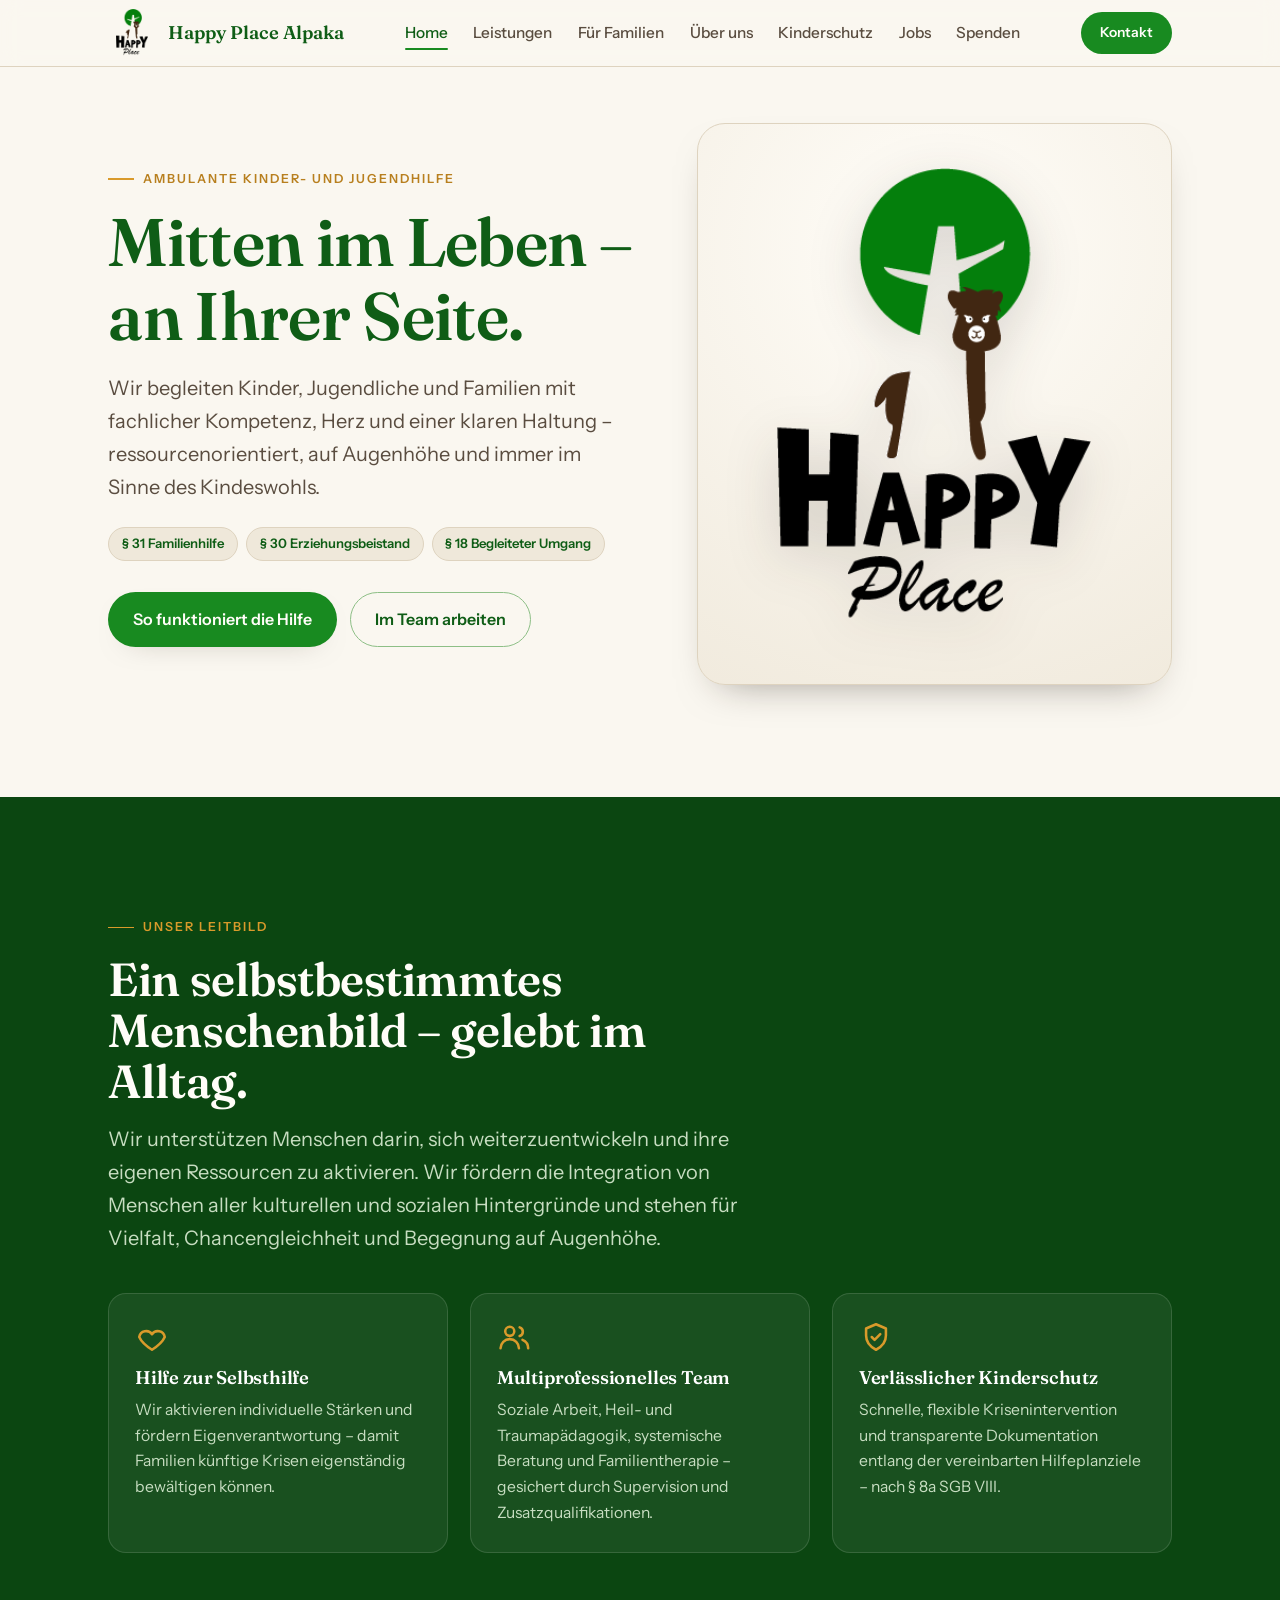
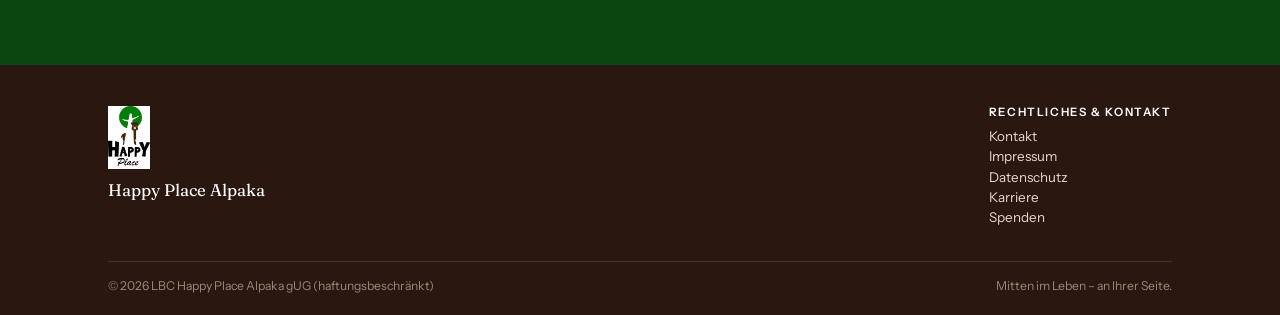
==== index.html @ c0c58ac3 "final version" ====
<!DOCTYPE html>
<html lang="de">
<head>
<meta charset="UTF-8" />
<meta name="viewport" content="width=device-width, initial-scale=1.0" />
<title>LBC Happy Place Alpaka gUG – Ambulante Kinder- und Jugendhilfe</title>
<meta name="description" content="Ambulanter Träger der Kinder- und Jugendhilfe: Sozialpädagogische Familienhilfe, Erziehungsbeistand und Begleiteter Umgang - ressourcenorientiert, auf Augenhöhe." />
<link rel="canonical" href="https://www.lbc-happy-place.de/index.html" />
<link rel="icon" type="image/png" href="images/logo.png">
<link rel="preconnect" href="https://fonts.googleapis.com">
<link rel="preconnect" href="https://fonts.gstatic.com" crossorigin>
<link href="https://fonts.googleapis.com/css2?family=Fraunces:opsz,wght@9..144,400;9..144,500;9..144,600;9..144,700&family=Instrument+Sans:wght@400;500;600&display=swap" rel="stylesheet">
<link rel="stylesheet" href="css/style.css">
</head>
<body>

<header>
  <div class="wrap nav">
    <a href="index.html" class="brand" aria-label="LBC Happy Place Alpaka">
      <img class="mark" src="images/logo.png" alt="Logo LBC Happy Place Alpaka">
      <span class="name">Happy Place Alpaka</span>
    </a>
    <nav class="nav-links" id="navlinks">
      <a href="index.html">Home</a>
      <a href="services.html">Leistungen</a>
      <a href="families.html">Für Familien</a>
      <a href="about.html">Über uns</a>
      <a href="child-protection.html">Kinderschutz</a>
      <a href="jobs.html">Jobs</a>
      <a href="donate.html">Spenden</a>
    </nav>
    <div class="nav-cta">
      <a href="contact.html" class="btn btn-primary btn-sm">Kontakt </a>
      <button class="menu-btn" id="menuBtn" aria-label="Menü öffnen" aria-expanded="false"><span></span><span></span><span></span></button>
    </div>
  </div>
</header>

<main id="top">

  <section class="hero section">
    <div class="wrap hero-grid">
      <div class="reveal">
        <span class="eyebrow eyebrow--thin">Ambulante Kinder- und Jugendhilfe</span>
        <h1>Mitten im Leben &ndash; an Ihrer Seite.</h1>
        <p class="lead" style="margin-top:1.2rem;">Wir begleiten Kinder, Jugendliche und Familien mit fachlicher Kompetenz, Herz und einer klaren Haltung &ndash; ressourcenorientiert, auf Augenhöhe und immer im Sinne des Kindeswohls.</p>
        <div class="tags">
          <span class="tag">&sect; 31 Familienhilfe</span>
          <span class="tag">&sect; 30 Erziehungsbeistand</span>
          <span class="tag">&sect; 18 Begleiteter Umgang</span>
        </div>
        <div class="hero-cta">
          <a href="families.html" class="btn btn-primary">So funktioniert die Hilfe</a>
          <a href="jobs.html" class="btn btn-ghost">Im Team arbeiten</a>
        </div>
      </div>
      <div class="hero-scene reveal">
        <div class="logo-panel">
          <img src="images/logo-hero.png" alt="Logo LBC Happy Place Alpaka - Alpaka vor grünem Kreis mit Stern, Schriftzug Happy Place">
        </div>
      </div>
    </div>
  </section>

  <section class="band section">
    <div class="wrap">
      <div class="reveal" style="max-width:640px;">
        <span class="eyebrow" style="color:var(--gold);">Unser Leitbild</span>
        <h2>Ein selbstbestimmtes Menschenbild &ndash; gelebt im Alltag.</h2>
        <p class="lead" style="margin-top:1rem;">Wir unterstützen Menschen darin, sich weiterzuentwickeln und ihre eigenen Ressourcen zu aktivieren. Wir fördern die Integration von Menschen aller kulturellen und sozialen Hintergründe und stehen für Vielfalt, Chancengleichheit und Begegnung auf Augenhöhe.</p>
      </div>
      <div class="values reveal">
        <div class="value">
          <svg class="ico" viewBox="0 0 24 24" fill="none" stroke="currentColor" stroke-width="1.8" stroke-linecap="round" stroke-linejoin="round"><path d="M12 21s-7-4.5-9-9a5 5 0 0 1 9-2 5 5 0 0 1 9 2c-2 4.5-9 9-9 9z"/></svg>
          <h3>Hilfe zur Selbsthilfe</h3>
          <p>Wir aktivieren individuelle Stärken und fördern Eigenverantwortung &ndash; damit Familien künftige Krisen eigenständig bewältigen können.</p>
        </div>
        <div class="value">
          <svg class="ico" viewBox="0 0 24 24" fill="none" stroke="currentColor" stroke-width="1.8" stroke-linecap="round" stroke-linejoin="round"><circle cx="9" cy="8" r="3.2"/><path d="M2.5 20a6.5 6.5 0 0 1 13 0"/><path d="M16 5.2a3.2 3.2 0 0 1 0 6.1M22 20a6.5 6.5 0 0 0-4-6"/></svg>
          <h3>Multiprofessionelles Team</h3>
          <p>Soziale Arbeit, Heil- und Traumapädagogik, systemische Beratung und Familientherapie &ndash; gesichert durch Supervision und Zusatzqualifikationen.</p>
        </div>
        <div class="value">
          <svg class="ico" viewBox="0 0 24 24" fill="none" stroke="currentColor" stroke-width="1.8" stroke-linecap="round" stroke-linejoin="round"><path d="M12 3l7 3v5c0 4.5-3 8-7 10-4-2-7-5.5-7-10V6z"/><path d="M9 12l2 2 4-4"/></svg>
          <h3>Verlässlicher Kinderschutz</h3>
          <p>Schnelle, flexible Krisenintervention und transparente Dokumentation entlang der vereinbarten Hilfeplanziele &ndash; nach &sect; 8a SGB VIII.</p>
        </div>
      </div>
    </div>
  </section>

</main>

<footer>
  <div class="wrap">
    <div class="foot-grid">
      <div class="foot-brand">
        <img src="images/logo-footer.jpg" alt="Logo LBC Happy Place Alpaka">
        <div class="name">Happy Place Alpaka</div>
       
      </div>
     
      <div class="legal-contact">
        <h4>Rechtliches &amp; Kontakt</h4>
        <p>
          <a href="contact.html">Kontakt</a><br>
          <a href="impressum.html">Impressum</a><br>
          <a href="privacy-policy.html">Datenschutz</a><br>
          <a href="jobs.html">Karriere</a><br>
          <a href="donate.html">Spenden</a>
        </p>
      </div>
    </div>

 
    <div class="foot-bottom">
      <span>&copy; <span id="year"></span> LBC Happy Place Alpaka gUG (haftungsbeschränkt)</span>
      <span>Mitten im Leben &ndash; an Ihrer Seite.</span>
    </div>
  </div>
</footer>

<script src="js/main.js" defer></script>
</body>
</html>
---- css/style.css ----
:root{
  --ink:#241a12; --ink-soft:#5a4d40;
  --green:#188a20; --green-deep:#0f5d16; --green-darker:#0b4611; --green-soft:#8dbf86;
  --brown:#3c2417; --brown-deep:#2a1810; --brown-mid:#6e4a34;
  --paper:#faf7f0; --sand:#efe8da; --sand-line:#ded3bf;
  --gold:#d99a2b; --gold-deep:#b87f1e; --white:#fffdf8;
  --radius:18px; --radius-lg:28px;
  --shadow:0 18px 40px -24px rgba(36,26,18,.5);
  --shadow-soft:0 10px 30px -22px rgba(36,26,18,.5);
  --maxw:1140px;
}
*{box-sizing:border-box;}
html{scroll-behavior:smooth;}
body{margin:0;font-family:"Instrument Sans",system-ui,-apple-system,Segoe UI,Roboto,sans-serif;color:var(--ink);background:var(--paper);line-height:1.65;-webkit-font-smoothing:antialiased;}
h1,h2,h3,h4{font-family:"Fraunces",Georgia,serif;font-weight:600;line-height:1.1;color:var(--green-deep);margin:0;letter-spacing:-.01em;}
h1{font-size:clamp(2.5rem,6vw,4.2rem);}
h2{font-size:clamp(1.9rem,4vw,2.9rem);}
h3{font-size:clamp(1.25rem,2.3vw,1.6rem);}
p{margin:0 0 1rem;}
a{color:inherit;}
img,svg{max-width:100%;display:block;}
ul{margin:0;padding:0;list-style:none;}
.wrap{max-width:var(--maxw);margin:0 auto;padding:0 clamp(1.2rem,4vw,2.4rem);}
.eyebrow{display:inline-flex;align-items:center;gap:.55rem;font-size:.78rem;font-weight:600;letter-spacing:.16em;text-transform:uppercase;color:var(--gold-deep);margin-bottom:1rem;}
.eyebrow::before{content:"";width:26px;height:1.5px;background:var(--gold);display:inline-block;}
.section{padding:clamp(4rem,9vw,7rem) 0;}
.lead{font-size:clamp(1.05rem,1.6vw,1.25rem);color:var(--ink-soft);max-width:60ch;}

.btn{display:inline-flex;align-items:center;gap:.5rem;font-weight:600;font-size:1rem;text-decoration:none;cursor:pointer;padding:.85rem 1.5rem;border-radius:999px;border:1.5px solid transparent;transition:transform .18s ease, background .2s ease, color .2s ease;}
.btn-sm{padding:.55rem 1.1rem;font-size:.86rem;}
.btn-primary{background:var(--green);color:var(--white);box-shadow:var(--shadow-soft);}
.btn-primary:hover{background:var(--green-deep);transform:translateY(-2px);}
.btn-ghost{background:transparent;color:var(--green-deep);border-color:var(--green-soft);}
.btn-ghost:hover{background:var(--sand);transform:translateY(-2px);}
.btn-gold{background:var(--gold);color:var(--brown-deep);}
.btn-gold:hover{background:var(--gold-deep);color:var(--white);transform:translateY(-2px);}
a:focus-visible,button:focus-visible,input:focus-visible,textarea:focus-visible{outline:3px solid var(--gold);outline-offset:3px;border-radius:6px;}

header{position:sticky;top:0;z-index:50;background:rgba(250,247,240,.88);backdrop-filter:blur(10px);border-bottom:1px solid var(--sand-line);}
.nav{display:flex;align-items:center;justify-content:space-between;gap:1rem;padding-top:.55rem;padding-bottom:.55rem;}
.brand{display:flex;align-items:center;gap:.7rem;text-decoration:none;}
.brand .mark{width:48px;height:48px;flex:none;object-fit:contain;}
.brand .name{font-family:"Fraunces",serif;font-weight:600;font-size:1.15rem;line-height:1.05;color:var(--green-deep);}
.brand .name small{display:block;font-family:"Instrument Sans",sans-serif;font-weight:500;font-size:.66rem;letter-spacing:.13em;text-transform:uppercase;color:var(--brown-mid);}
.nav-links{display:flex;align-items:center;gap:1.6rem;}
.nav-links a{position:relative;display:inline-block;text-decoration:none;font-weight:500;font-size:.96rem;color:var(--ink-soft);transition:color .18s;}
.nav-links a::after{content:"";position:absolute;left:0;bottom:-5px;width:0;height:2px;background:var(--gold);border-radius:2px;transition:width .25s ease;}
.nav-links a:hover{color:var(--green-deep);}
.nav-links a:hover::after{width:100%;}
.nav-links a.active{color:var(--green-deep);}
.nav-links a.active::after{width:100%;background:var(--green);}
.nav-cta{display:flex;align-items:center;gap:.9rem;}
.menu-btn{display:none;background:none;border:none;cursor:pointer;padding:.4rem;}
.menu-btn span{display:block;width:24px;height:2px;background:var(--green-deep);margin:5px 0;border-radius:2px;transition:.25s;}
@media (max-width:900px){
  .nav {
        padding-left: 1.25rem;
        padding-right: 1.25rem;
    }
  .nav-links{position:fixed;inset:66px 0 auto 0;flex-direction:column;align-items:flex-start;gap:0;background:var(--paper);border-bottom:1px solid var(--sand-line);padding:.5rem 0;transform:translateY(-140%);transition:transform .3s ease;box-shadow:var(--shadow);}
  .nav-links.open{transform:translateY(0);}
  .nav-links a{width:100%;padding:.85rem clamp(1.2rem,4vw,2.4rem);border-top:1px solid var(--sand-line);}
  .menu-btn{display:block;}
  .nav-cta{gap:.5rem;}
}

@media (max-width:480px){
  .brand .name small{display:none;}
  .brand .mark{width:38px;height:38px;}
  .nav-cta{gap:.35rem;}
  .nav-cta .btn-sm{padding:.5rem .8rem;font-size:.78rem;}
}

.hero{position:relative;overflow:hidden;padding-top:clamp(2rem,5vw,3.5rem);}
.hero-grid{display:grid;grid-template-columns:1.05fr .95fr;gap:clamp(2rem,5vw,4rem);align-items:center;}
.hero .tags{display:flex;flex-wrap:wrap;gap:.5rem;margin:1.4rem 0 0;}
.tag{font-size:.82rem;font-weight:600;color:var(--green-deep);background:var(--sand);border:1px solid var(--sand-line);padding:.35rem .8rem;border-radius:999px;}
.hero-cta{display:flex;flex-wrap:wrap;gap:.8rem;margin-top:1.9rem;}
.logo-panel{background:radial-gradient(120% 100% at 50% 22%, var(--white), var(--sand));border:1px solid var(--sand-line);border-radius:var(--radius-lg);padding:clamp(1.6rem,4vw,2.8rem);box-shadow:var(--shadow);display:grid;place-items:center;}
.logo-panel img{width:min(330px,82%);height:auto;filter:drop-shadow(0 14px 26px rgba(36,26,18,.16));}
@media (max-width:820px){
  .hero-grid{grid-template-columns:1fr;}
  .hero-scene{order:-1;max-width:240px;margin:0 auto;}
  .logo-panel{padding:1.1rem;}
  .logo-panel img{width:min(200px,72%);}
}
@media (max-width:480px){
  .hero-scene{max-width:170px;}
  .logo-panel img{width:min(140px,68%);}
}

.band{background:var(--green-darker);color:#e7f1e3;}
.band h2{color:var(--white);}
.band .lead{color:#c7ddc1;}
.values{display:grid;grid-template-columns:repeat(3,1fr);gap:1.4rem;margin-top:2.4rem;}
.values-2{grid-template-columns:repeat(2,1fr);}
@media (max-width:760px){.values-2{grid-template-columns:1fr;}}
.value{background:rgba(255,255,255,.06);border:1px solid rgba(255,255,255,.13);border-radius:var(--radius);padding:1.6rem;transition:transform .2s ease, background .2s ease, box-shadow .2s ease;}
.value:hover{transform:translateY(-4px);background:rgba(255,255,255,.1);box-shadow:0 18px 34px -20px rgba(0,0,0,.55);}
.value h3{color:#fff;font-size:1.15rem;margin-bottom:.5rem;}
.value p{color:#c7ddc1;margin:0;font-size:.98rem;}
.value .ico{width:34px;height:34px;margin-bottom:.9rem;color:var(--gold);}
@media (max-width:760px){.values{grid-template-columns:1fr;}}

.services{display:grid;grid-template-columns:repeat(3,1fr);gap:1.5rem;margin-top:2.8rem;}
.service{background:var(--white);border:1px solid var(--sand-line);border-radius:var(--radius-lg);padding:1.8rem;display:flex;flex-direction:column;box-shadow:var(--shadow-soft);transition:transform .2s ease, box-shadow .2s ease;}
.service:hover{transform:translateY(-4px);box-shadow:var(--shadow);}
.service .para{font-size:.85rem;font-weight:600;letter-spacing:.06em;color:var(--gold-deep);text-transform:uppercase;}
.service h3{margin:.5rem 0 .4rem;}
.service .devise{font-family:"Fraunces",serif;font-style:italic;color:var(--brown-mid);font-size:1.05rem;margin-bottom:.9rem;}
.service p{font-size:.97rem;color:var(--ink-soft);}
.service .goals{margin-top:auto;padding-top:1.1rem;border-top:1px dashed var(--sand-line);}
.service .goals h4{font-family:"Instrument Sans",sans-serif;font-size:.78rem;letter-spacing:.14em;text-transform:uppercase;color:var(--green-deep);margin-bottom:.6rem;}
.service .goals li{position:relative;padding-left:1.4rem;font-size:.92rem;color:var(--ink-soft);margin-bottom:.4rem;}
.service .goals li::before{content:"";position:absolute;left:0;top:.55em;width:8px;height:8px;border-radius:50%;background:var(--green-soft);}
@media (max-width:900px){.services{grid-template-columns:1fr;}}

.alt{background:var(--sand);}
.split{display:grid;grid-template-columns:1fr 1fr;gap:clamp(2rem,5vw,4rem);align-items:center;}
@media (max-width:820px){.split{grid-template-columns:1fr;}}
.steps{display:flex;flex-direction:column;gap:1rem;margin-top:1.6rem;}
.step{display:flex;gap:1rem;align-items:flex-start;background:var(--white);border:1px solid var(--sand-line);border-radius:var(--radius);padding:1.1rem 1.3rem;}
.step .num{flex:none;width:38px;height:38px;border-radius:50%;background:var(--green);color:#fff;font-family:"Fraunces",serif;font-weight:600;display:grid;place-items:center;font-size:1.05rem;}
.step h4{font-family:"Fraunces",serif;color:var(--green-deep);font-size:1.1rem;margin:0 0 .2rem;}
.step p{margin:0;font-size:.94rem;color:var(--ink-soft);}
.free-card{background:var(--green-darker);color:#fff;border-radius:var(--radius-lg);padding:2.2rem;box-shadow:var(--shadow);}
.free-card .big{font-family:"Fraunces",serif;font-size:clamp(2rem,4vw,2.8rem);color:var(--gold);line-height:1.05;margin-bottom:.6rem;}
.free-card p{color:#c7ddc1;margin-bottom:0;}
.free-card ul{margin:1.4rem 0 0;}
.free-card li{position:relative;padding-left:1.6rem;margin-bottom:.6rem;color:#e7f1e3;font-size:.96rem;}
.free-card li::before{content:"\2713";position:absolute;left:0;color:var(--gold);font-weight:700;}

.about-grid{display:grid;grid-template-columns:repeat(2,1fr);gap:1.5rem;margin-top:2.6rem;}
.card{background:var(--white);border:1px solid var(--sand-line);border-radius:var(--radius-lg);padding:1.8rem;box-shadow:var(--shadow-soft);}
.card h3{margin-bottom:.6rem;}
.card p,.card li{font-size:.97rem;color:var(--ink-soft);}
.tick li{position:relative;padding-left:1.5rem;margin-bottom:.5rem;}
.tick li::before{content:"";position:absolute;left:0;top:.55em;width:9px;height:9px;border-radius:2px;background:var(--gold);transform:rotate(45deg);}
@media (max-width:760px){.about-grid{grid-template-columns:1fr;}}
.chips{display:flex;flex-wrap:wrap;gap:.5rem;margin-top:1rem;}
.chip{font-size:.86rem;background:#e3efe0;color:#2f6a2c;border-radius:999px;padding:.35rem .85rem;font-weight:500;}

.schutz{background:linear-gradient(180deg,#0b4611 0%,#0f5d16 100%);color:#e7f1e3;}
.schutz h2{color:#fff;}
.schutz .lead{color:#c7ddc1;}
.urgent{display:flex;gap:1rem;align-items:flex-start;background:rgba(217,154,43,.15);border:1px solid rgba(217,154,43,.5);border-radius:var(--radius);padding:1.2rem 1.4rem;margin:2rem 0 2.6rem;}
.urgent .ico{flex:none;width:30px;height:30px;color:var(--gold);}
.urgent strong{color:var(--gold);}
.urgent p{margin:0;color:#e7f1e3;font-size:.96rem;}
.flow{max-width:760px;margin:0 auto;}
.flow-step{position:relative;display:flex;gap:1.2rem;padding-bottom:1.6rem;}
.flow-step:last-child{padding-bottom:0;}
.flow-rail{flex:none;display:flex;flex-direction:column;align-items:center;}
.flow-dot{width:44px;height:44px;border-radius:50%;background:rgba(255,255,255,.08);border:1.5px solid var(--green-soft);color:#fff;font-family:"Fraunces",serif;font-weight:600;display:grid;place-items:center;font-size:1.05rem;}
.flow-step:last-child .flow-line{display:none;}
.flow-line{flex:1;width:2px;background:linear-gradient(var(--green-soft),rgba(141,191,134,.25));margin:.3rem 0;}
.flow-body{background:rgba(255,255,255,.05);border:1px solid rgba(255,255,255,.12);border-radius:var(--radius);padding:1rem 1.3rem;flex:1;}
.flow-body h4{font-family:"Fraunces",serif;color:#fff;font-size:1.08rem;margin:0 0 .25rem;}
.flow-body p{margin:0;font-size:.93rem;color:#c7ddc1;}
.flow-out{display:inline-block;margin-top:.6rem;font-size:.8rem;font-weight:600;color:#d7eccf;background:rgba(141,191,134,.22);border:1px solid rgba(141,191,134,.4);border-radius:999px;padding:.2rem .7rem;}

.roles{background:var(--white);border:1px solid var(--sand-line);border-radius:var(--radius-lg);padding:1.8rem;box-shadow:var(--shadow-soft);}
.roles h3{margin-bottom:.9rem;}
.role{display:flex;align-items:center;gap:.7rem;padding:.7rem 0;border-bottom:1px solid var(--sand-line);font-weight:500;}
.role:last-child{border-bottom:none;}
.role small{color:var(--ink-soft);font-weight:400;}
.two-lists{display:grid;grid-template-columns:1fr 1fr;gap:1.4rem;margin-top:1.6rem;}
@media (max-width:620px){.two-lists{grid-template-columns:1fr;}}
.sublabel{font-family:'Instrument Sans',sans-serif;font-size:.78rem;letter-spacing:.14em;text-transform:uppercase;color:var(--brown-mid);margin:0 0 .6rem;}

.spenden{background:var(--gold);color:var(--brown-deep);}
.spenden h2{color:var(--brown-deep);}
.donate-grid{display:grid;grid-template-columns:1.1fr .9fr;gap:2.5rem;align-items:center;margin-top:1.5rem;}
@media (max-width:760px){.donate-grid{grid-template-columns:1fr;}}
.iban-card{background:var(--brown-deep);color:#fff;border-radius:var(--radius-lg);padding:1.9rem;box-shadow:var(--shadow);}
.iban-card .row{display:flex;justify-content:space-between;gap:1rem;padding:.6rem 0;border-bottom:1px solid rgba(255,255,255,.14);}
.iban-card .row:last-child{border-bottom:none;}
.iban-card .k{color:#d9c4a8;font-size:.85rem;letter-spacing:.05em;text-transform:uppercase;}
.iban-card .v{font-weight:600;font-variant-numeric:tabular-nums;}

.contact-grid{display:grid;grid-template-columns:1fr 1fr;gap:clamp(2rem,5vw,3.5rem);margin-top:2.4rem;}
@media (max-width:820px){.contact-grid{grid-template-columns:1fr;}}
form .field{margin-bottom:1.1rem;}
form label{display:block;font-weight:600;font-size:.9rem;margin-bottom:.35rem;color:var(--green-deep);}
form input,form textarea{width:100%;font-family:inherit;font-size:1rem;color:var(--ink);background:var(--white);border:1.5px solid var(--sand-line);border-radius:12px;padding:.8rem 1rem;}
form textarea{min-height:120px;resize:vertical;}
.consent{display:flex;gap:.7rem;align-items:flex-start;font-size:.88rem;color:var(--ink-soft);}
.consent input{width:auto;margin-top:.25rem;}
.form-note{font-size:.85rem;color:var(--ink-soft);background:#e6f0e2;border-radius:12px;padding:.8rem 1rem;margin-bottom:1.2rem;border:1px solid #cfe3c8;}
.form-ok{display:none;background:var(--green-deep);color:#fff;border-radius:12px;padding:1rem 1.2rem;margin-top:1rem;font-weight:500;}
.contact-block{margin-bottom:1.6rem;}
.contact-block h4{font-family:"Instrument Sans",sans-serif;font-size:.78rem;letter-spacing:.14em;text-transform:uppercase;color:var(--brown-mid);margin:0 0 .4rem;}
.contact-block a{color:var(--green-deep);text-decoration:none;font-weight:600;}
.contact-block a:hover{text-decoration:underline;}

footer{background:var(--brown-deep);color:#cbb8a4;padding:clamp(1.8rem,3.2vw,2.6rem) 0 1.2rem;}
footer h4{color:#fff;font-family:"Instrument Sans",sans-serif;font-size:.72rem;letter-spacing:.14em;text-transform:uppercase;margin:0 0 .5rem;}
.foot-grid{display:grid;grid-template-columns:1.4fr 1fr 1fr;gap:1.3rem;}
@media (max-width:760px){.foot-grid{grid-template-columns:1fr;gap:1rem;}}
footer p,footer li{font-size:.84rem;line-height:1.5;color:#b7a48f;}
footer a{color:#e7d9c8;text-decoration:none;}
footer a:hover{text-decoration:underline;}
.foot-brand img{width:42px;height:auto;margin-bottom:.5rem;}
.foot-brand .name{font-family:"Fraunces",serif;color:#fff;font-size:1.05rem;margin-bottom:.25rem;}
.foot-datenschutz{border-top:1px solid rgba(255,255,255,.12);margin-top:1.1rem;padding-top:1rem;}
.foot-datenschutz h4{margin-bottom:.5rem;}
.foot-datenschutz p{font-size:.78rem;line-height:1.6;color:#b7a48f;margin:0;max-width:76ch;}
.foot-bottom{border-top:1px solid rgba(255,255,255,.12);margin-top:1.1rem;padding-top:.9rem;display:flex;flex-wrap:wrap;justify-content:space-between;gap:.5rem;font-size:.76rem;color:#9c8974;}

.reveal{opacity:0;transform:translateY(22px);transition:opacity .7s ease, transform .7s ease;}
.reveal.in{opacity:1;transform:none;}
@media (prefers-reduced-motion:reduce){.reveal{opacity:1;transform:none;transition:none;}html{scroll-behavior:auto;}.btn,.service{transition:none;}}

.foot-grid {
    display: grid;
    grid-template-columns: 1fr auto;
    column-gap: 10px;
}

.schutz h1{color: var(--gold)}
.schutz h3{color: var(--gold)}

.donate-eyebrow {
  color: var(--brown-deep);
  display: flex;
  align-items: center;
  gap: 14px;
}

.donate-eyebrow::before {
  content: "";
  width: 26px;
  height: 1.5px;
  background: var(--brown-deep);
  display: inline-block;
}


.eyebrow--thin::before {
  height: 1.4px;
  transform: translateZ(0); /* Locks subpixel rendering */
}
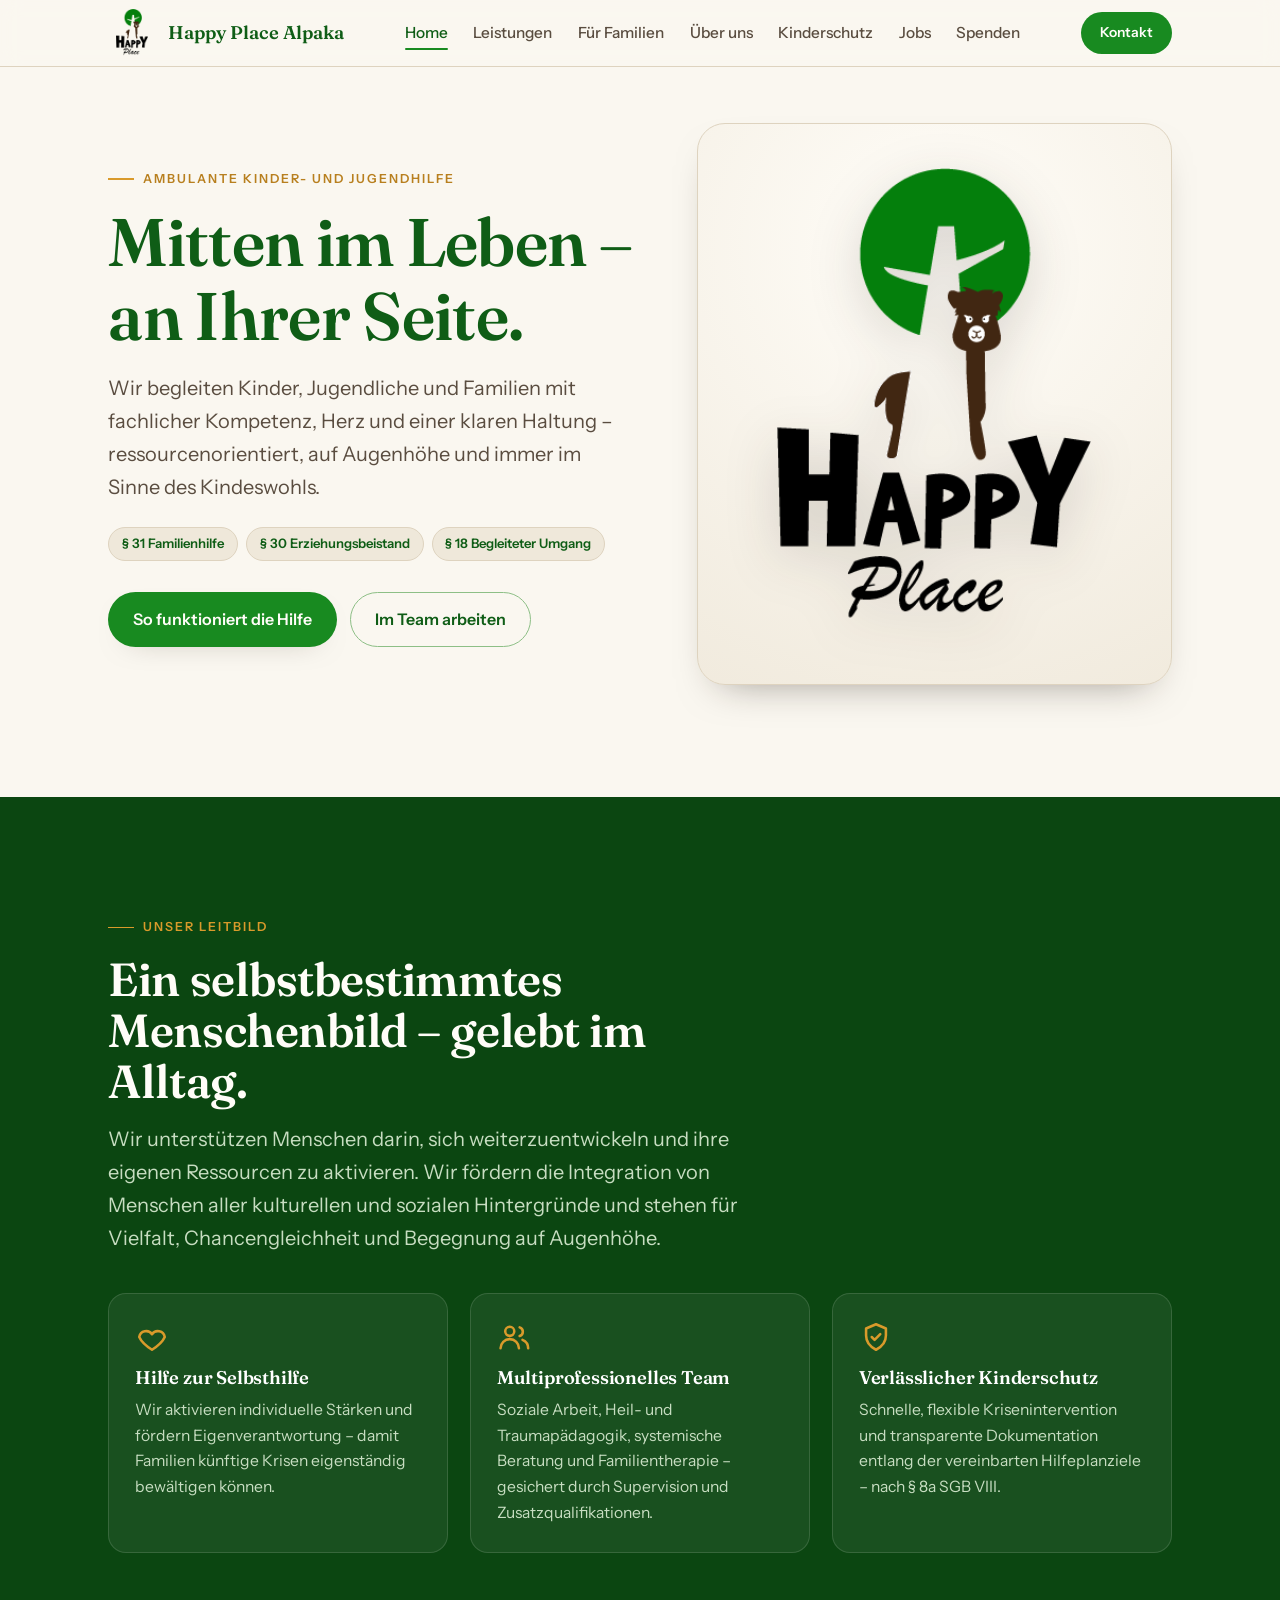
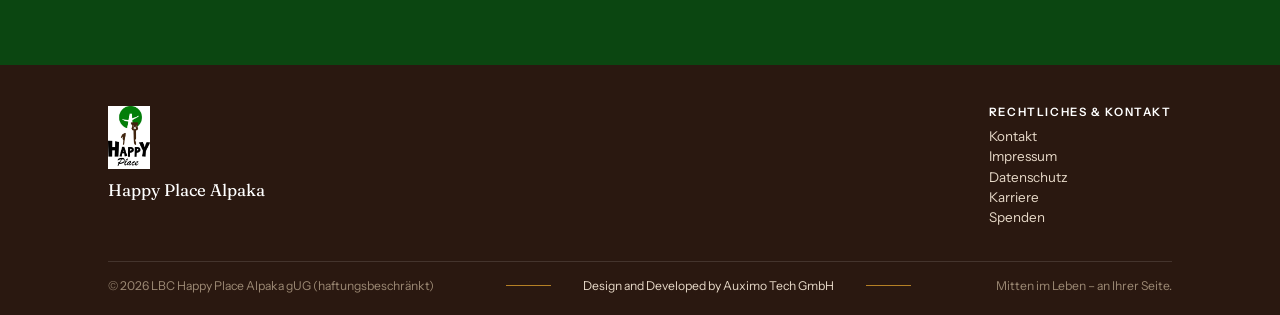
==== commit aaebb917: "version 11" ====
--- a/index.html
+++ b/index.html
@@ -94,12 +94,12 @@
 <footer>
   <div class="wrap">
     <div class="foot-grid">
+      
       <div class="foot-brand">
         <img src="images/logo-footer.jpg" alt="Logo LBC Happy Place Alpaka">
         <div class="name">Happy Place Alpaka</div>
-       
       </div>
-     
+
       <div class="legal-contact">
         <h4>Rechtliches &amp; Kontakt</h4>
         <p>
@@ -110,12 +110,29 @@
           <a href="donate.html">Spenden</a>
         </p>
       </div>
+
     </div>
 
- 
     <div class="foot-bottom">
-      <span>&copy; <span id="year"></span> LBC Happy Place Alpaka gUG (haftungsbeschränkt)</span>
+
+      <span>
+        &copy; <span id="year"></span> LBC Happy Place Alpaka gUG (haftungsbeschränkt)
+      </span>
+
+      
+      <a 
+        href="https://www.auximo.ch/de-ch/home"
+        class="auximo-credit"
+        target="_blank"
+        rel="noopener noreferrer"
+      >
+        <span class="credit-line"></span>
+        <span>Design and Developed by Auximo Tech GmbH</span>
+        <span class="credit-line"></span>
+      </a>
+
       <span>Mitten im Leben &ndash; an Ihrer Seite.</span>
+
     </div>
   </div>
 </footer>
--- a/css/style.css
+++ b/css/style.css
@@ -241,4 +241,80 @@
 .eyebrow--thin::before {
   height: 1.4px;
   transform: translateZ(0); /* Locks subpixel rendering */
+}
+
+.contact-person {
+  margin-bottom: 35px;
+}
+
+.contact-name {
+  margin: 0 0 8px 0;
+}
+
+.contact-details {
+  display: flex;
+  align-items: center;
+  gap: 35px;
+  flex-wrap: nowrap;
+}
+
+.contact-detail {
+  margin: 0;
+}
+
+.contact-detail a {
+  text-decoration: none;
+  font-weight: 400;
+}
+
+.foot-bottom {
+  display: grid;
+  grid-template-columns: 1fr auto 1fr;
+  align-items: center;
+  column-gap: 3.5rem;
+}
+
+.foot-bottom > span:first-child {
+  justify-self: start;
+  white-space: nowrap;
+}
+
+.foot-bottom > span:last-child {
+  justify-self: end;
+  white-space: nowrap;
+}
+
+.auximo-credit {
+  display: flex;
+  align-items: center;
+  justify-content: center;
+  gap: 2rem;
+  white-space: nowrap;
+}
+
+.foot-bottom > .auximo-credit {
+  margin-left: 1rem;
+}
+
+.auximo-credit:hover {
+  color: var(--gold);
+}
+
+.credit-line {
+  width: 45px;
+  height: 1px;
+  background: var(--gold);
+  opacity: 0.8;
+}
+
+@media (max-width: 800px) {
+  .foot-bottom {
+    grid-template-columns: 1fr;
+    text-align: center;
+    gap: 1rem;
+  }
+
+  .auximo-credit {
+    order: -1;
+  }
 }
